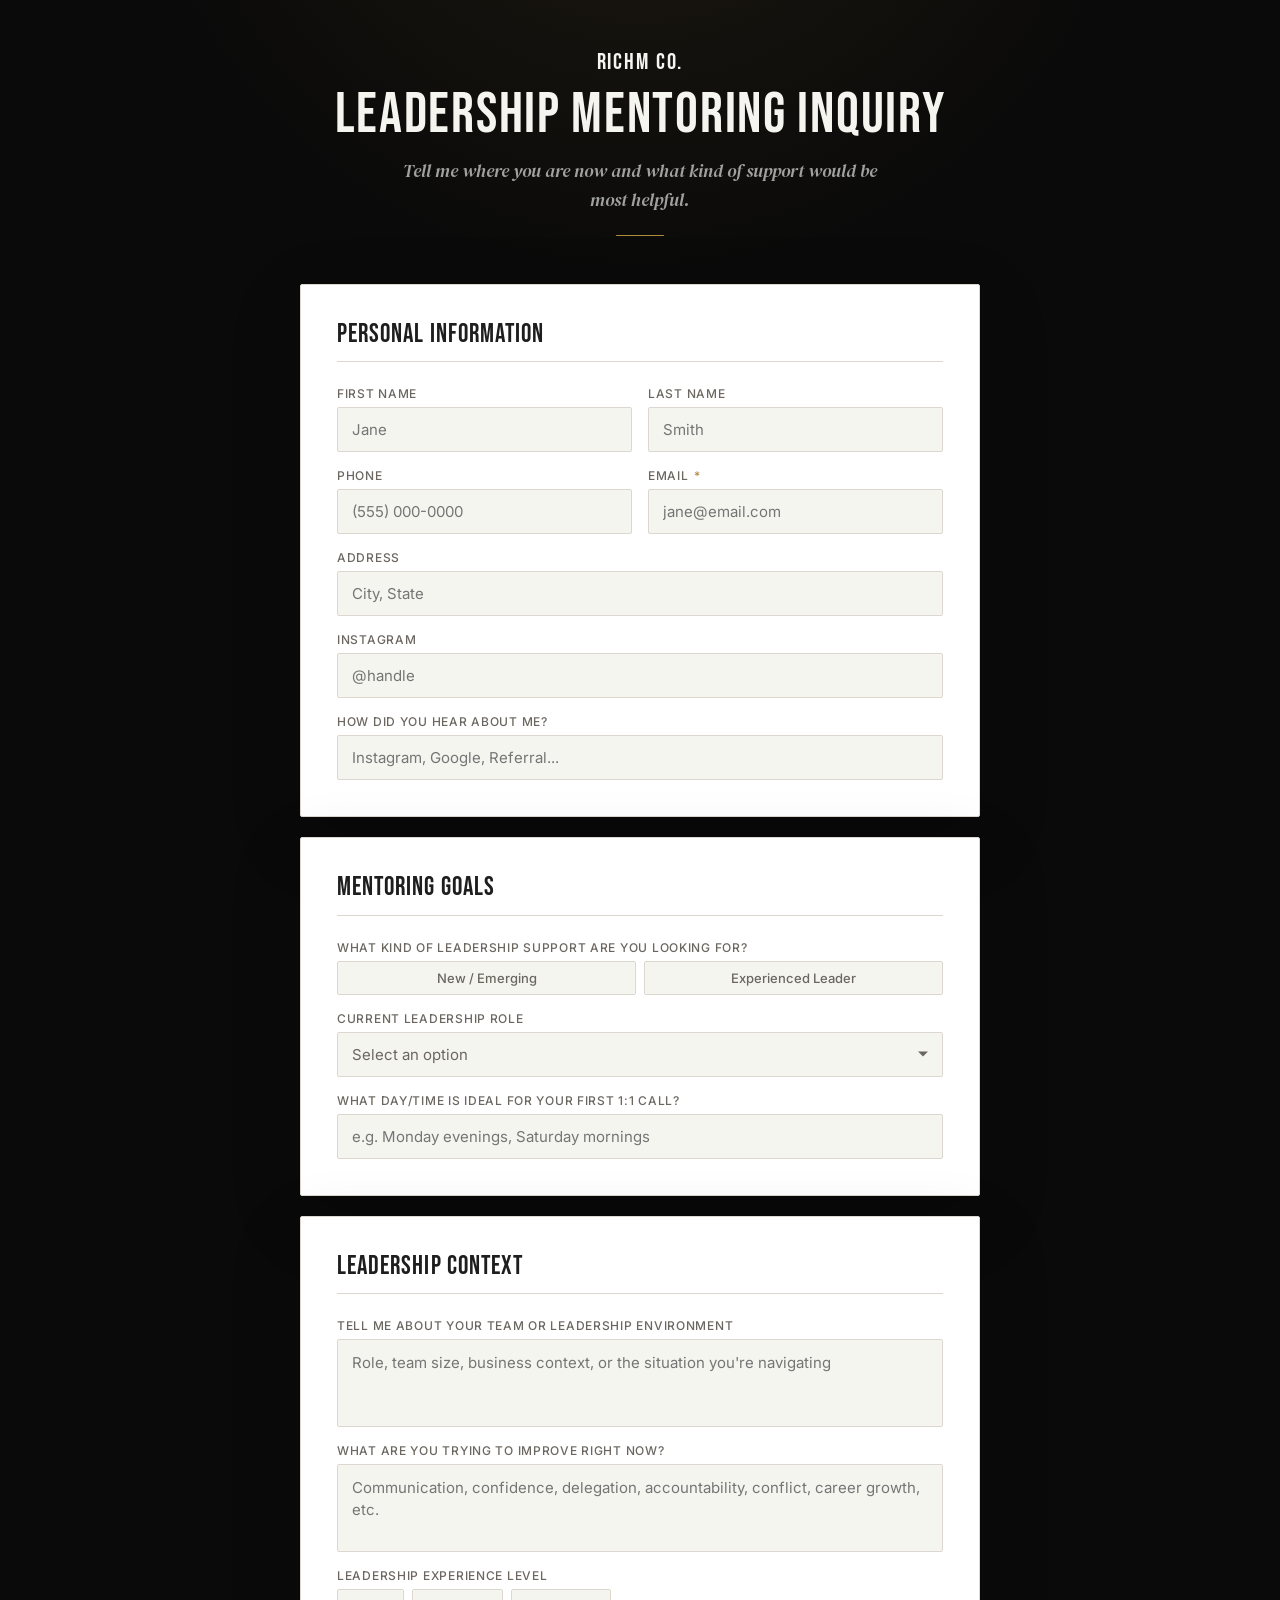
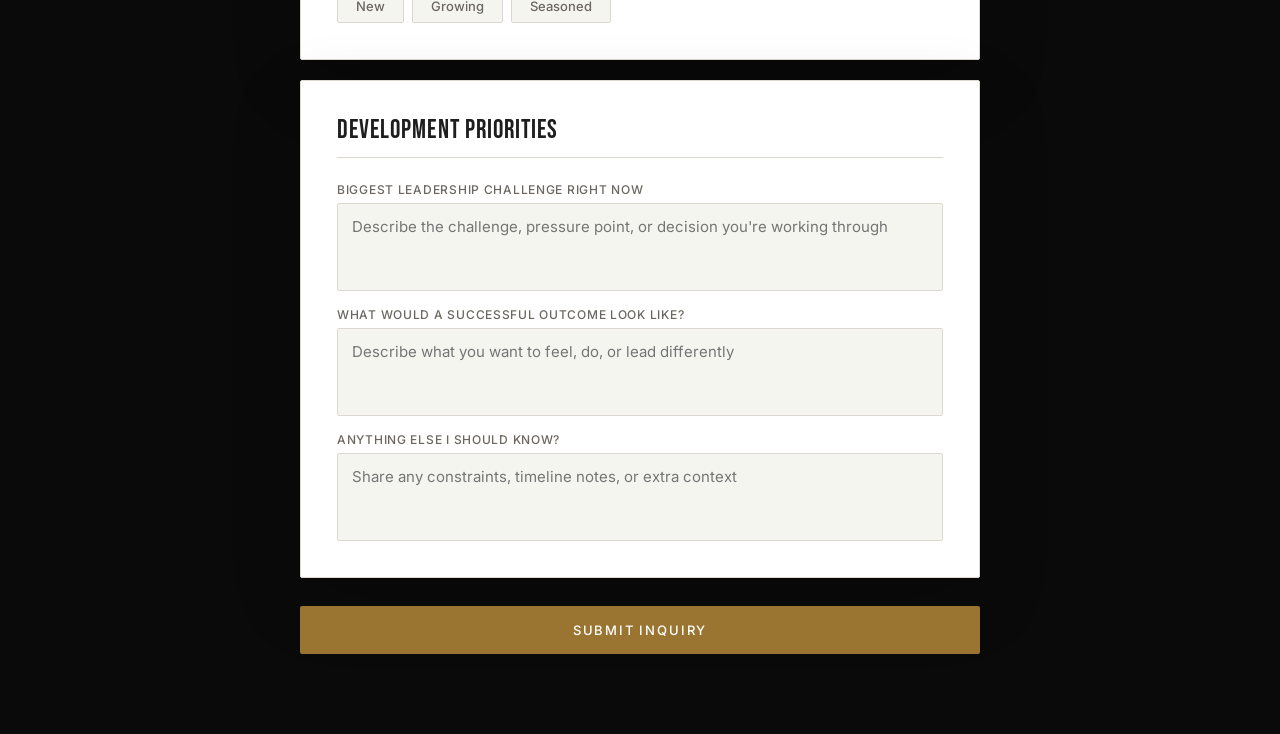
==== public/intakes/leadership-mentoring/index.html @ 114dd1ae "add intake funnel and forms" ====
<!doctype html>
<html lang="en">
  <head>
    <meta charset="UTF-8" />
    <meta name="viewport" content="width=device-width, initial-scale=1.0" />
    <title>Leadership Mentoring Inquiry — RichM Co.</title>
    <link rel="preconnect" href="https://fonts.googleapis.com" />
    <link rel="preconnect" href="https://fonts.gstatic.com" crossorigin />
    <link
      href="https://fonts.googleapis.com/css2?family=Bebas+Neue&family=DM+Serif+Display:ital@0;1&family=Inter:wght@400;500;600&display=swap"
      rel="stylesheet"
    />
    <style>
      :root {
        --page: #0a0a0a;
        --bg: #f5f5f0;
        --surface: #ffffff;
        --surface-2: #ecece6;
        --accent: #b28a3c;
        --accent-strong: #7a5d28;
        --accent-soft: #f7f1e4;
        --accent-mid: #e4d0a3;
        --text: #1e1e1e;
        --text-muted: #6b6760;
        --border: #ddd8cf;
        --radius: 2px;
        --radius-lg: 2px;
      }

      *,
      *::before,
      *::after {
        box-sizing: border-box;
        margin: 0;
        padding: 0;
      }

      body {
        background:
          radial-gradient(circle at 50% -10%, rgba(178, 138, 60, 0.13), transparent 32rem),
          var(--page);
        color: var(--text);
        font-family: "Inter", sans-serif;
        font-weight: 400;
        min-height: 100vh;
        padding: 48px 20px 80px;
      }

      .wrapper {
        max-width: 680px;
        margin: 0 auto;
      }

      /* Header */
      .header {
        text-align: center;
        margin-bottom: 48px;
        color: #f5f5f0;
      }

      .header .header-eyebrow {
        font-family: "Bebas Neue", sans-serif;
        font-size: 1.45rem;
        font-style: normal;
        font-weight: 400;
        letter-spacing: 0.08em;
        text-transform: uppercase;
        color: #f5f5f0;
        margin-bottom: 14px;
      }

      .header h1 {
        font-family: "Bebas Neue", sans-serif;
        font-size: clamp(2.45rem, 4.75vw, 3.55rem);
        font-weight: 400;
        letter-spacing: 0.03em;
        line-height: 0.9;
        color: #f5f5f0;
        text-transform: uppercase;
        white-space: nowrap;
        margin-bottom: 16px;
      }

      @media (max-width: 620px) {
        .header h1 {
          font-size: clamp(1.9rem, 9.1vw, 2.35rem);
          letter-spacing: 0.02em;
          white-space: nowrap;
        }
      }

      .header-copy {
        font-family: "DM Serif Display", serif;
        font-size: 18px;
        font-style: italic;
        color: #a0a0a0;
        line-height: 1.6;
        max-width: 480px;
        margin: 0 auto;
      }

      .divider {
        width: 48px;
        height: 1px;
        background: var(--accent);
        margin: 20px auto 0;
        border-radius: 2px;
      }

      /* Card */
      .card {
        background: var(--surface);
        border-radius: var(--radius-lg);
        border: 1px solid var(--border);
        padding: 36px;
        margin-bottom: 20px;
        box-shadow: 0 22px 70px rgba(0, 0, 0, 0.2);
      }

      .card-title {
        font-family: "Bebas Neue", sans-serif;
        font-size: 1.65rem;
        font-weight: 400;
        letter-spacing: 0.04em;
        text-transform: uppercase;
        line-height: 1;
        color: var(--text);
        margin-bottom: 24px;
        padding-bottom: 14px;
        border-bottom: 1px solid var(--border);
      }

      /* Grid */
      .grid-2 {
        display: grid;
        grid-template-columns: 1fr 1fr;
        gap: 16px;
      }

      @media (max-width: 520px) {
        .grid-2 {
          grid-template-columns: 1fr;
          gap: 16px;
          margin-bottom: 16px;
        }

        .grid-2 .field {
          margin-bottom: 0;
        }

        .grid-2:last-child {
          margin-bottom: 0;
        }

        .card {
          padding: 24px;
        }

        .card--spaced-mobile > .field {
          margin-bottom: 22px;
        }

        .card--spaced-mobile .grid-2 {
          gap: 22px;
          margin-bottom: 22px;
        }

        .card--spaced-mobile .grid-2 .field {
          margin-bottom: 0;
        }

      }

      /* Field */
      .field {
        display: flex;
        flex-direction: column;
        gap: 6px;
        margin-bottom: 16px;
      }

      .field:last-child {
        margin-bottom: 0;
      }

      label {
        font-size: 12px;
        font-weight: 500;
        letter-spacing: 0.06em;
        text-transform: uppercase;
        color: var(--text-muted);
      }

      label .req {
        color: var(--accent);
        margin-left: 2px;
      }

      .field-error,
      .form-error {
        font-size: 12px;
        line-height: 1.4;
        color: #8f6363;
      }

      .field-error {
        margin: 0;
      }

      .form-error {
        margin: 12px 0 0;
        text-align: center;
      }

      .form-error[hidden] {
        display: none;
      }

      .field.is-invalid
        :is(
          input:not([type="radio"]),
          textarea,
          select,
          .custom-select-trigger
        ) {
        border-color: #c89999;
      }

      .field.is-invalid
        :is(
          input:not([type="radio"]),
          textarea,
          select,
          .custom-select-trigger
        ):focus {
        box-shadow: 0 0 0 3px rgba(201, 153, 153, 0.16);
      }

      input[type="text"],
      input[type="email"],
      input[type="tel"],
      textarea,
      select {
        background: var(--bg);
        border: 1px solid var(--border);
        border-radius: var(--radius);
        padding: 12px 14px;
        font-family: "Inter", sans-serif;
        font-size: 15px;
        color: var(--text);
        width: 100%;
        transition:
          border-color 0.2s,
          box-shadow 0.2s;
        appearance: none;
        -webkit-appearance: none;
      }

      input:focus,
      textarea:focus,
      select:focus {
        outline: none;
        border-color: var(--accent);
        box-shadow: 0 0 0 3px rgba(178, 138, 60, 0.16);
      }

      textarea {
        resize: none;
        overflow-y: hidden;
        min-height: 88px;
        line-height: 1.5;
      }

      /* Select wrapper */
      .select-wrap {
        position: relative;
      }

      .select-wrap::after {
        content: "";
        position: absolute;
        right: 14px;
        top: 50%;
        transform: translateY(-50%);
        width: 0;
        height: 0;
        border-left: 5px solid transparent;
        border-right: 5px solid transparent;
        border-top: 5px solid var(--text-muted);
        pointer-events: none;
      }

      .custom-select.select-wrap::after {
        display: none;
      }

      .custom-select-native {
        position: absolute;
        width: 1px;
        height: 1px;
        padding: 0;
        margin: -1px;
        overflow: hidden;
        clip: rect(0, 0, 0, 0);
        white-space: nowrap;
        border: 0;
        pointer-events: none;
      }

      .custom-select-trigger {
        position: relative;
        width: 100%;
        text-align: left;
        background: var(--bg);
        border: 1px solid var(--border);
        border-radius: var(--radius);
        padding: 12px 42px 12px 14px;
        font-family: "Inter", sans-serif;
        font-size: 15px;
        color: var(--text);
        cursor: pointer;
        touch-action: manipulation;
        -webkit-tap-highlight-color: transparent;
        transition:
          background 0.15s ease,
          border-color 0.2s,
          box-shadow 0.2s;
      }

      .custom-select-trigger.is-placeholder {
        color: var(--text-muted);
      }

      .custom-select-trigger::after {
        content: "";
        position: absolute;
        right: 14px;
        top: 50%;
        transform: translateY(-50%);
        width: 0;
        height: 0;
        border-left: 5px solid transparent;
        border-right: 5px solid transparent;
        border-top: 5px solid var(--text-muted);
        pointer-events: none;
        transition: transform 0.22s ease;
      }

      .custom-select.open .custom-select-trigger::after {
        transform: translateY(-50%) rotate(180deg);
      }

      .custom-select.open .custom-select-trigger,
      .custom-select-trigger:focus-visible {
        outline: none;
        border-color: var(--accent);
        box-shadow: 0 0 0 3px rgba(178, 138, 60, 0.16);
      }

      .custom-select-trigger:active {
        background: var(--surface-2);
      }

      .custom-select-list {
        position: absolute;
        z-index: 20;
        top: calc(100% + 6px);
        left: 0;
        right: 0;
        margin: 0;
        padding: 6px;
        background: var(--surface);
        border: 1px solid var(--border);
        border-radius: var(--radius);
        box-shadow: 0 10px 28px rgba(30, 30, 30, 0.08);
        max-height: 240px;
        overflow: hidden;
        transform-origin: top center;
        opacity: 0;
        visibility: hidden;
        transform: scaleY(0.96);
        pointer-events: none;
        transition:
          opacity 0.22s ease,
          transform 0.24s cubic-bezier(0.2, 0, 0, 1),
          visibility 0s linear 0.24s;
      }

      .custom-select-options {
        max-height: 228px;
        margin: 0;
        padding: 0 2px 0 0;
        list-style: none;
        overflow-y: auto;
        overscroll-behavior: contain;
        scrollbar-width: thin;
        scrollbar-color: var(--accent) transparent;
      }

      .custom-select-options::-webkit-scrollbar {
        width: 6px;
      }

      .custom-select-options::-webkit-scrollbar-track {
        background: transparent;
      }

      .custom-select-options::-webkit-scrollbar-thumb {
        background-color: var(--accent);
        border-radius: 999px;
        border: 1px solid transparent;
        background-clip: content-box;
      }

      .custom-select.open .custom-select-list {
        opacity: 1;
        visibility: visible;
        transform: scaleY(1);
        pointer-events: auto;
        transition:
          opacity 0.22s ease,
          transform 0.24s cubic-bezier(0.2, 0, 0, 1),
          visibility 0s;
      }

      .custom-select-option {
        padding: 10px 12px;
        border-radius: 8px;
        font-size: 15px;
        color: var(--text);
        cursor: pointer;
        touch-action: manipulation;
        -webkit-tap-highlight-color: transparent;
        transition:
          background 0.15s ease,
          color 0.15s ease;
      }

      .custom-select-option:hover,
      .custom-select-option.is-focused {
        background: var(--accent-soft);
        color: var(--accent-strong);
      }

      .custom-select-option:active {
        background: var(--accent-mid);
        color: var(--accent-strong);
      }

      .custom-select-option.is-selected {
        background: var(--accent-soft);
        color: var(--accent-strong);
        font-weight: 500;
      }

      .custom-select-option.is-placeholder-option {
        color: var(--text-muted);
      }

      /* Pill radio buttons */
      .pill-group {
        display: flex;
        flex-wrap: wrap;
        gap: 8px;
      }

      .pill-group input[type="radio"] {
        display: none;
      }

      .pill-group label {
        display: inline-flex;
        align-items: center;
        justify-content: center;
        padding: 8px 18px;
        border-radius: var(--radius);
        border: 1.5px solid var(--border);
        font-size: 13px;
        font-weight: 500;
        letter-spacing: 0;
        text-transform: none;
        color: var(--text-muted);
        cursor: pointer;
        touch-action: manipulation;
        -webkit-tap-highlight-color: transparent;
        transition:
          background 0.18s,
          border-color 0.18s,
          color 0.18s;
        background: var(--bg);
      }

      .pill-group input[type="radio"]:checked + label {
        background: var(--accent-soft);
        border-color: var(--accent);
        color: var(--accent-strong);
      }

      .pill-group label:hover {
        border-color: var(--accent-mid);
        color: var(--text);
      }

      .pill-group label:active {
        background: var(--surface-2);
        border-color: var(--accent-mid);
      }

      .pill-group input[type="radio"]:checked + label:active {
        background: var(--accent-mid);
      }

      .pill-group--coaching {
        display: grid;
        grid-template-columns: repeat(2, minmax(0, 1fr));
      }

      .pill-group--coaching label {
        width: 100%;
        text-align: center;
      }

      /* Submit */
      .submit-btn {
        width: 100%;
        padding: 16px;
        background: #9a7431;
        color: white;
        border: none;
        border-radius: var(--radius);
        font-family: "Inter", sans-serif;
        font-size: 13px;
        font-weight: 500;
        letter-spacing: 0.14em;
        text-transform: uppercase;
        cursor: pointer;
        touch-action: manipulation;
        -webkit-tap-highlight-color: transparent;
        transition:
          background 0.2s,
          transform 0.1s;
        margin-top: 8px;
      }

      .submit-btn:hover {
        background: #ad8338;
      }

      .submit-btn:active {
        background: #73531e;
        transform: scale(0.992);
      }

      /* Success */
      .success-msg {
        display: none;
        text-align: center;
        padding: 48px 32px;
        background: var(--surface);
        border-radius: var(--radius-lg);
        border: 1px solid var(--border);
      }

      .success-msg.is-visible {
        display: block;
      }

      .success-msg h2 {
        font-family: "Bebas Neue", sans-serif;
        font-size: 3rem;
        font-weight: 400;
        letter-spacing: 0.04em;
        text-transform: uppercase;
        margin-bottom: 12px;
      }

      .success-msg p {
        font-family: Inter, sans-serif;
        font-style: normal;
        color: var(--text-muted);
        font-size: 16px;
        line-height: 1.65;
      }

      #intakeForm.is-hidden {
        display: none;
      }

      @media (prefers-reduced-motion: reduce) {
        .custom-select-list,
        .custom-select-trigger::after {
          transition: none;
        }

        .submit-btn:active {
          transform: none;
        }
      }
    </style>
  </head>
  <body>
    <div class="wrapper">
      <div class="header">
        <p class="header-eyebrow">RichM Co.</p>
        <h1>Leadership Mentoring Inquiry</h1>
        <p class="header-copy">
          Tell me where you are now and what kind of support would be most
          helpful.
        </p>
        <div class="divider"></div>
      </div>

      <form
        id="intakeForm"
        action="https://formspree.io/f/mbdwenqg"
        method="POST"
        novalidate
      >
        <input
          type="hidden"
          name="Service Interest"
          value="Leadership Mentoring"
        />

        <!-- Personal Info -->
        <div class="card">
          <div class="card-title">Personal Information</div>

          <div class="grid-2">
            <div class="field">
              <label for="firstName">First Name</label>
              <input
                type="text"
                id="firstName"
                name="First Name"
                placeholder="Jane"
              />
            </div>
            <div class="field">
              <label for="lastName">Last Name</label>
              <input
                type="text"
                id="lastName"
                name="Last Name"
                placeholder="Smith"
              />
            </div>
          </div>

          <div class="grid-2">
            <div class="field">
              <label for="phone">Phone</label>
              <input
                type="tel"
                id="phone"
                name="Phone"
                placeholder="(555) 000-0000"
                inputmode="tel"
                autocomplete="tel"
              />
            </div>
            <div class="field">
              <label for="email">Email <span class="req">*</span></label>
              <input
                type="email"
                id="email"
                name="Email"
                placeholder="jane@email.com"
                aria-required="true"
              />
            </div>
          </div>

          <div class="field">
            <label for="address">Address</label>
            <input
              type="text"
              id="address"
              name="Address"
              placeholder="City, State"
            />
          </div>

          <div class="field">
            <label for="instagram">Instagram</label>
            <input
              type="text"
              id="instagram"
              name="Instagram"
              placeholder="@handle"
            />
          </div>

          <div class="field">
            <label>How did you hear about me?</label>
            <input
              type="text"
              name="How They Heard"
              placeholder="Instagram, Google, Referral..."
            />
          </div>
        </div>

        <!-- Mentoring Goals -->
        <div class="card card--spaced-mobile">
          <div class="card-title">Mentoring Goals</div>

          <div class="field">
            <label>What kind of leadership support are you looking for?</label>
            <div class="pill-group pill-group--coaching">
              <input
                type="radio"
                name="Mentoring Type"
                id="newLeader"
                value="New or Emerging Leader"
              />
              <label for="newLeader">New / Emerging</label>
              <input
                type="radio"
                name="Mentoring Type"
                id="experiencedLeader"
                value="Experienced Leader"
              />
              <label for="experiencedLeader">Experienced Leader</label>
            </div>
          </div>

          <div class="field">
            <label>Current leadership role</label>
            <div class="select-wrap">
              <select name="Current Leadership Role">
                <option value="">Select an option</option>
                <option>Individual Contributor</option>
                <option>New Manager / Team Lead</option>
                <option>Experienced Manager</option>
                <option>Business Owner / Executive</option>
              </select>
            </div>
          </div>

          <div class="field">
            <label>What day/time is ideal for your first 1:1 call?</label>
            <input
              type="text"
              name="Ideal Call Time"
              placeholder="e.g. Monday evenings, Saturday mornings"
            />
          </div>
        </div>

        <!-- Leadership Context -->
        <div class="card card--spaced-mobile">
          <div class="card-title">Leadership Context</div>

          <div class="field">
            <label>Tell me about your team or leadership environment</label>
            <textarea
              name="Leadership Environment"
              placeholder="Role, team size, business context, or the situation you're navigating"
            ></textarea>
          </div>

          <div class="field">
            <label>What are you trying to improve right now?</label>
            <textarea
              name="Leadership Improvement Area"
              placeholder="Communication, confidence, delegation, accountability, conflict, career growth, etc."
            ></textarea>
          </div>

          <div class="field">
            <label>Leadership experience level</label>
            <div class="pill-group">
              <input
                type="radio"
                name="Leadership Experience"
                id="leadNew"
                value="New to Leadership"
              />
              <label for="leadNew">New</label>
              <input
                type="radio"
                name="Leadership Experience"
                id="leadGrowing"
                value="Growing Leader"
              />
              <label for="leadGrowing">Growing</label>
              <input
                type="radio"
                name="Leadership Experience"
                id="leadSeasoned"
                value="Seasoned Leader"
              />
              <label for="leadSeasoned">Seasoned</label>
            </div>
          </div>
        </div>

        <!-- Development Priorities -->
        <div class="card card--spaced-mobile">
          <div class="card-title">Development Priorities</div>
          <div class="field">
            <label>Biggest leadership challenge right now</label>
            <textarea
              name="Biggest Leadership Challenge"
              placeholder="Describe the challenge, pressure point, or decision you're working through"
            ></textarea>
          </div>

          <div class="field">
            <label>What would a successful outcome look like?</label>
            <textarea
              name="Successful Outcome"
              placeholder="Describe what you want to feel, do, or lead differently"
            ></textarea>
          </div>

          <div class="field">
            <label>Anything else I should know?</label>
            <textarea
              name="Additional Leadership Context"
              placeholder="Share any constraints, timeline notes, or extra context"
            ></textarea>
          </div>
        </div>

        <button type="submit" class="submit-btn">Submit Inquiry</button>
        <p class="form-error" id="formError" role="alert" hidden></p>
      </form>

      <div class="success-msg" id="successMsg">
        <h2>Thanks for reaching out.</h2>
        <p>
          Your inquiry has been received. I'll be in touch within 24–48 hours.
        </p>
      </div>
    </div>

    <script>
      const form = document.getElementById("intakeForm");
      const emailInput = document.getElementById("email");
      const phoneInput = document.getElementById("phone");
      const formError = document.getElementById("formError");
      const successMsg = document.getElementById("successMsg");
      const submitBtn = form.querySelector(".submit-btn");

      function clearFieldError(field) {
        if (!field) return;
        field.classList.remove("is-invalid");
        field.querySelectorAll(".field-error").forEach((error) => {
          error.remove();
        });
      }

      function clearFormError() {
        if (!formError) return;
        formError.textContent = "";
        formError.hidden = true;
      }

      function setFormError(message) {
        if (!formError) return;
        formError.textContent = message;
        formError.hidden = false;
        formError.scrollIntoView({ behavior: "smooth", block: "center" });
      }

      function clearFieldAndFormError(field) {
        clearFieldError(field);
        clearFormError();
      }

      function resetSubmitButton() {
        submitBtn.textContent = "Submit Inquiry";
        submitBtn.disabled = false;
      }

      function failSubmit(message) {
        resetSubmitButton();
        setFormError(message);
      }

      function formatPhoneValue(digits) {
        if (!digits.length) return "";
        if (digits.length <= 3) return `(${digits}`;
        if (digits.length <= 6) {
          return `(${digits.slice(0, 3)}) ${digits.slice(3)}`;
        }
        return `(${digits.slice(0, 3)}) ${digits.slice(3, 6)}-${digits.slice(6)}`;
      }

      function isValidEmail(value) {
        return /^[^\s@]+@[^\s@]+\.[^\s@]+$/.test(value.trim());
      }

      function isValidPhone(value) {
        return value.replace(/\D/g, "").length === 10;
      }

      function resizeAutoTextarea(textarea) {
        textarea.style.height = "auto";
        textarea.style.height = `${textarea.scrollHeight}px`;
      }

      function initAutoTextareas() {
        const autoTextareas = document.querySelectorAll("#intakeForm textarea");

        autoTextareas.forEach((textarea) => {
          const resize = () => resizeAutoTextarea(textarea);
          textarea.addEventListener("input", resize);
          resize();
        });

        window.addEventListener("resize", () => {
          autoTextareas.forEach(resizeAutoTextarea);
        });
      }

      initAutoTextareas();

      function initCustomSelects() {
        const customSelects = [];

        function closeCustomSelect(customSelect) {
          customSelect.wrap.classList.remove("open");
          customSelect.trigger.setAttribute("aria-expanded", "false");
          customSelect.list.setAttribute("aria-hidden", "true");
        }

        function closeAllCustomSelects(except) {
          customSelects.forEach((customSelect) => {
            if (customSelect !== except) closeCustomSelect(customSelect);
          });
        }

        document.querySelectorAll(".select-wrap select").forEach((select) => {
          const wrap = select.parentElement;
          wrap.classList.add("custom-select");
          select.classList.add("custom-select-native");
          select.tabIndex = -1;

          const trigger = document.createElement("button");
          trigger.type = "button";
          trigger.className = "custom-select-trigger";
          trigger.setAttribute("aria-haspopup", "listbox");

          const list = document.createElement("div");
          list.className = "custom-select-list";

          const optionsList = document.createElement("ul");
          optionsList.className = "custom-select-options";
          optionsList.setAttribute("role", "listbox");

          const options = Array.from(select.options).map((option) => {
            const item = document.createElement("li");
            item.className = "custom-select-option";
            item.setAttribute("role", "option");
            item.dataset.value = option.value;
            item.textContent = option.text;
            if (!option.value) item.classList.add("is-placeholder-option");
            optionsList.appendChild(item);
            return item;
          });

          list.appendChild(optionsList);

          const customSelect = {
            wrap,
            select,
            trigger,
            list,
            optionsList,
            options,
          };
          customSelects.push(customSelect);

          function refreshCustomSelect() {
            const selectedOption = select.options[select.selectedIndex];
            const isPlaceholder = !select.value;

            trigger.textContent = selectedOption ? selectedOption.text : "";
            trigger.classList.toggle("is-placeholder", isPlaceholder);

            options.forEach((item) => {
              const isSelected = item.dataset.value === select.value;
              item.classList.toggle("is-selected", isSelected);
              item.setAttribute("aria-selected", isSelected ? "true" : "false");
            });
          }

          function setCustomSelectValue(value) {
            select.value = value;
            select.dispatchEvent(new Event("change", { bubbles: true }));
            refreshCustomSelect();
            closeCustomSelect(customSelect);
            trigger.focus();
          }

          function openCustomSelect() {
            closeAllCustomSelects(customSelect);
            wrap.classList.add("open");
            trigger.setAttribute("aria-expanded", "true");
            list.setAttribute("aria-hidden", "false");
            optionsList.tabIndex = -1;
            options.forEach((item) => item.classList.remove("is-focused"));
            const selected = options.find((item) =>
              item.classList.contains("is-selected"),
            );
            (selected || options[0]).classList.add("is-focused");
            optionsList.focus();
          }

          trigger.addEventListener("click", (e) => {
            e.stopPropagation();
            if (wrap.classList.contains("open")) {
              closeCustomSelect(customSelect);
              return;
            }
            openCustomSelect();
          });

          trigger.addEventListener("keydown", (e) => {
            if (e.key === "ArrowDown" || e.key === "Enter" || e.key === " ") {
              e.preventDefault();
              if (!wrap.classList.contains("open")) openCustomSelect();
            }

            if (e.key === "Escape") {
              closeCustomSelect(customSelect);
            }
          });

          optionsList.addEventListener("click", (e) => {
            const item = e.target.closest(".custom-select-option");
            if (!item) return;
            setCustomSelectValue(item.dataset.value);
          });

          optionsList.addEventListener("mousemove", (e) => {
            const item = e.target.closest(".custom-select-option");
            if (!item) return;
            options.forEach((option) =>
              option.classList.toggle("is-focused", option === item),
            );
          });

          optionsList.addEventListener("keydown", (e) => {
            const focusedIndex = options.findIndex((item) =>
              item.classList.contains("is-focused"),
            );
            let nextIndex = focusedIndex;

            if (e.key === "ArrowDown") {
              e.preventDefault();
              nextIndex =
                focusedIndex < options.length - 1 ? focusedIndex + 1 : 0;
            } else if (e.key === "ArrowUp") {
              e.preventDefault();
              nextIndex =
                focusedIndex > 0 ? focusedIndex - 1 : options.length - 1;
            } else if (e.key === "Enter" || e.key === " ") {
              e.preventDefault();
              if (focusedIndex >= 0) {
                setCustomSelectValue(options[focusedIndex].dataset.value);
              }
              return;
            } else if (e.key === "Escape") {
              e.preventDefault();
              closeCustomSelect(customSelect);
              trigger.focus();
              return;
            } else {
              return;
            }

            options.forEach((item, index) => {
              item.classList.toggle("is-focused", index === nextIndex);
            });
          });

          select.addEventListener("change", refreshCustomSelect);

          wrap.insertBefore(trigger, select);
          wrap.appendChild(list);
          list.setAttribute("aria-hidden", "true");
          refreshCustomSelect();
          trigger.setAttribute("aria-expanded", "false");
        });

        document.addEventListener("click", (e) => {
          customSelects.forEach((customSelect) => {
            if (!customSelect.wrap.contains(e.target)) {
              closeCustomSelect(customSelect);
            }
          });
        });

        document.addEventListener("keydown", (e) => {
          if (e.key !== "Escape") return;
          customSelects.forEach(closeCustomSelect);
        });
      }

      initCustomSelects();

      function setFieldError(field, message) {
        if (!field) return;
        clearFieldError(field);
        field.classList.add("is-invalid");
        const error = document.createElement("p");

        error.className = "field-error";
        error.setAttribute("role", "alert");
        error.textContent = message;
        field.appendChild(error);
      }

      function clearFormErrors() {
        form.querySelectorAll(".field.is-invalid").forEach(clearFieldError);
        clearFormError();
      }

      function validateForm() {
        clearFormErrors();

        let firstInvalidField = null;
        const emailField = emailInput.closest(".field");
        const phoneField = phoneInput.closest(".field");

        if (!emailInput.value.trim()) {
          setFieldError(emailField, "This field is required");
          firstInvalidField ??= emailField;
        } else if (!isValidEmail(emailInput.value)) {
          setFieldError(emailField, "Enter a valid email address");
          firstInvalidField ??= emailField;
        }

        if (phoneInput.value.trim() && !isValidPhone(phoneInput.value)) {
          setFieldError(phoneField, "Enter a valid phone number");
          firstInvalidField ??= phoneField;
        }

        if (firstInvalidField) {
          firstInvalidField.scrollIntoView({
            behavior: "smooth",
            block: "center",
          });
          return false;
        }

        return true;
      }

      phoneInput.addEventListener("input", () => {
        const digits = phoneInput.value.replace(/\D/g, "").slice(0, 10);
        phoneInput.value = formatPhoneValue(digits);
        clearFieldAndFormError(phoneInput.closest(".field"));
      });

      form.addEventListener("input", (e) => {
        clearFieldAndFormError(e.target.closest(".field"));
      });

      form.addEventListener("change", (e) => {
        clearFieldAndFormError(e.target.closest(".field"));
      });

      // Formspree submission
      form.addEventListener("submit", async (e) => {
        e.preventDefault();

        if (!validateForm()) return;

        submitBtn.textContent = "Submitting…";
        submitBtn.disabled = true;

        const data = new FormData(form);

        try {
          const res = await fetch(form.action, {
            method: "POST",
            body: data,
            headers: { Accept: "application/json" },
          });

          if (res.ok) {
            form.classList.add("is-hidden");
            successMsg.classList.add("is-visible");
            window.scrollTo({ top: 0, behavior: "smooth" });
          } else {
            failSubmit(
              "Something didn't go through. Please try again or contact us directly.",
            );
          }
        } catch {
          failSubmit(
            "Something didn't go through. Please check your connection and try again.",
          );
        }
      });
    </script>
  </body>
</html>
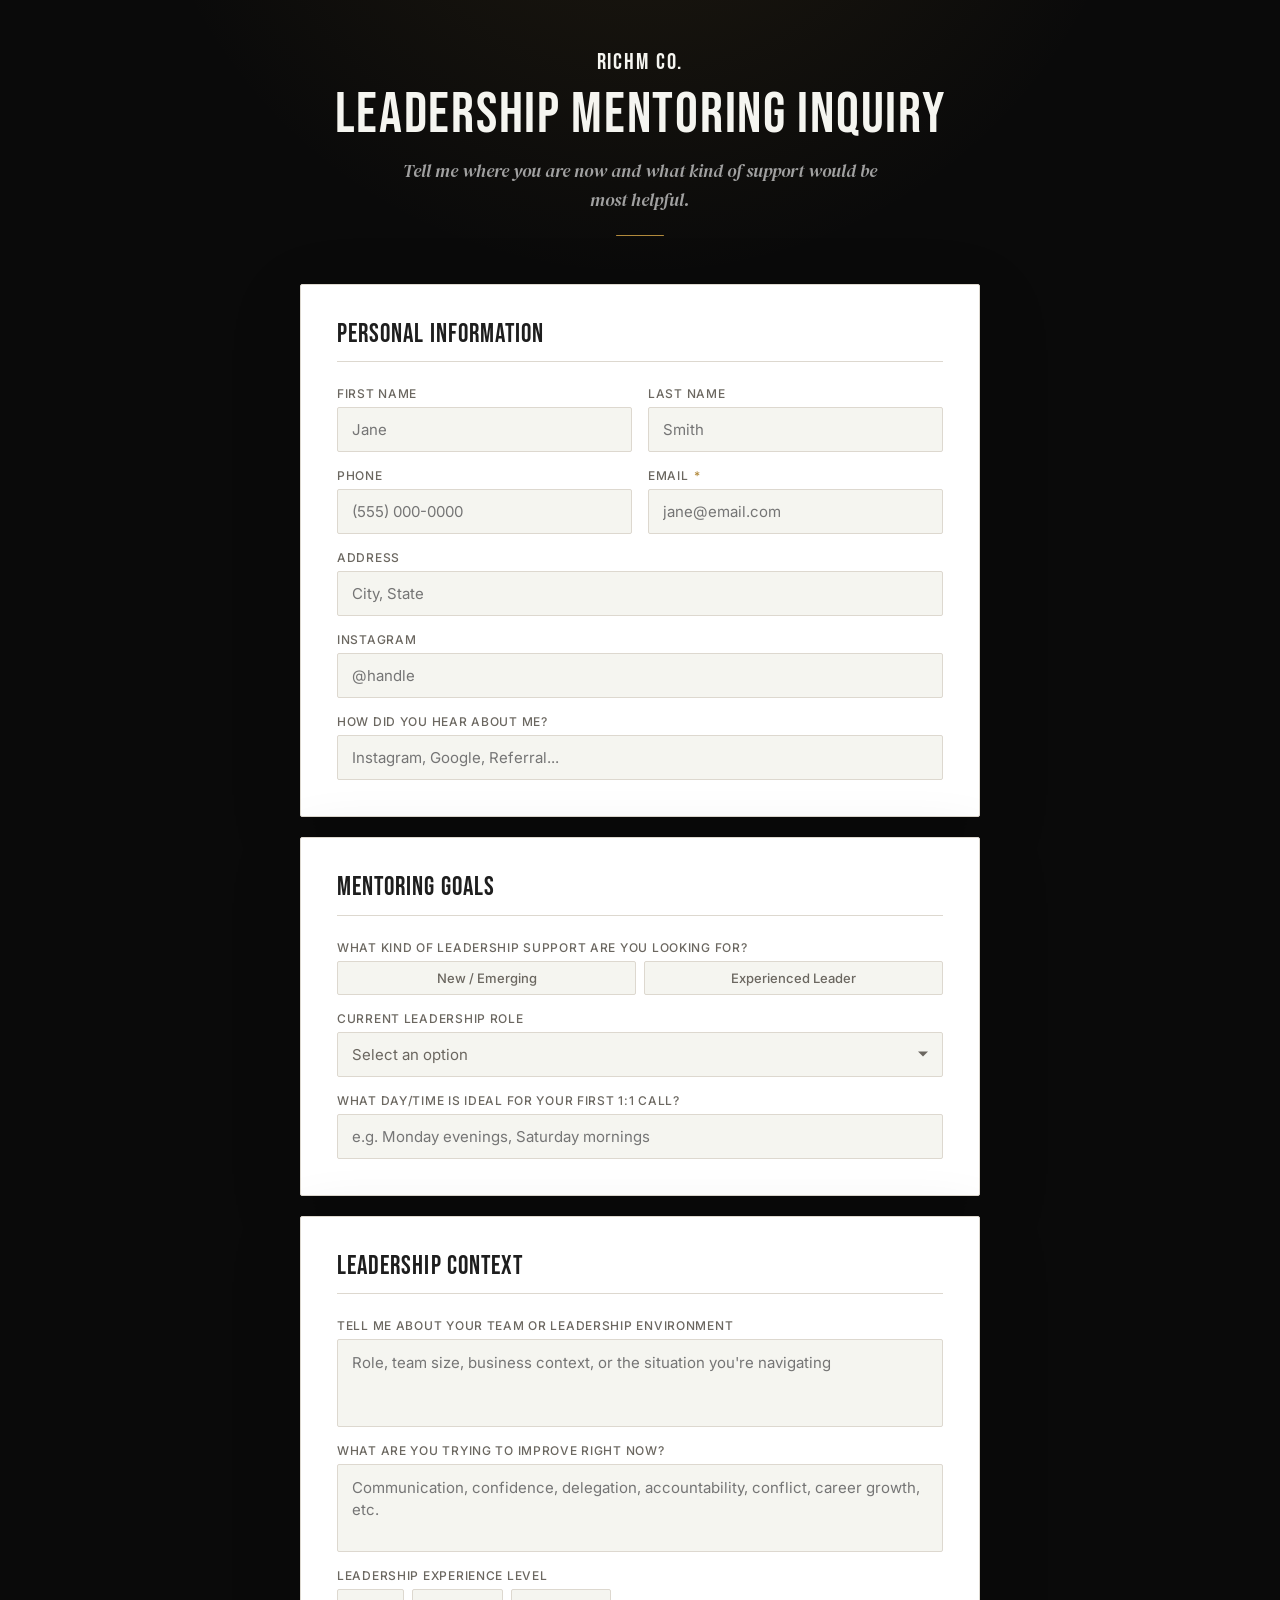
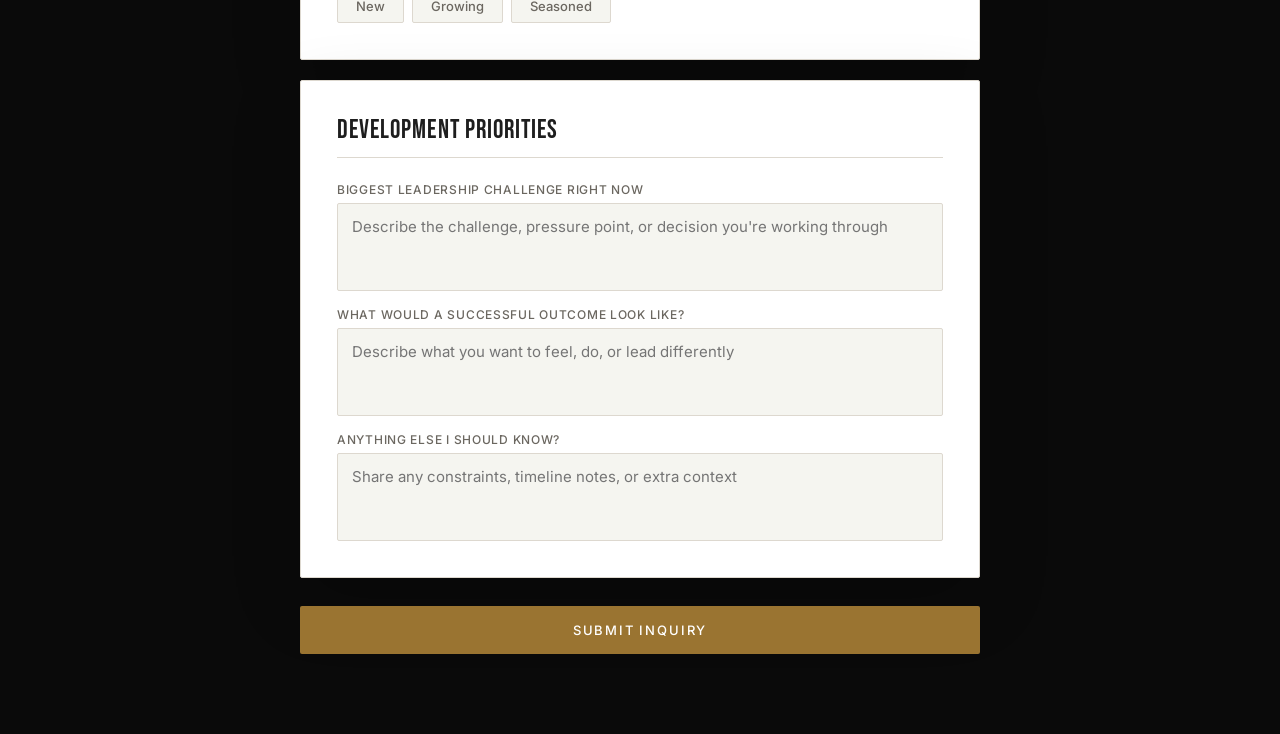
==== commit 6ede9b89: "polish and finishing touches" ====
--- a/public/intakes/leadership-mentoring/index.html
+++ b/public/intakes/leadership-mentoring/index.html
@@ -47,8 +47,21 @@
       }
 
       .wrapper {
+        animation: pageEnter 320ms ease-out forwards;
         max-width: 680px;
         margin: 0 auto;
+        opacity: 0;
+      }
+
+      @keyframes pageEnter {
+        from {
+          opacity: 0;
+          transform: translateY(8px);
+        }
+        to {
+          opacity: 1;
+          transform: translateY(0);
+        }
       }
 
       /* Header */
@@ -587,9 +600,16 @@
       }
 
       @media (prefers-reduced-motion: reduce) {
+        .wrapper,
         .custom-select-list,
         .custom-select-trigger::after {
           transition: none;
+        }
+
+        .wrapper {
+          animation: none;
+          opacity: 1;
+          transform: none;
         }
 
         .submit-btn:active {
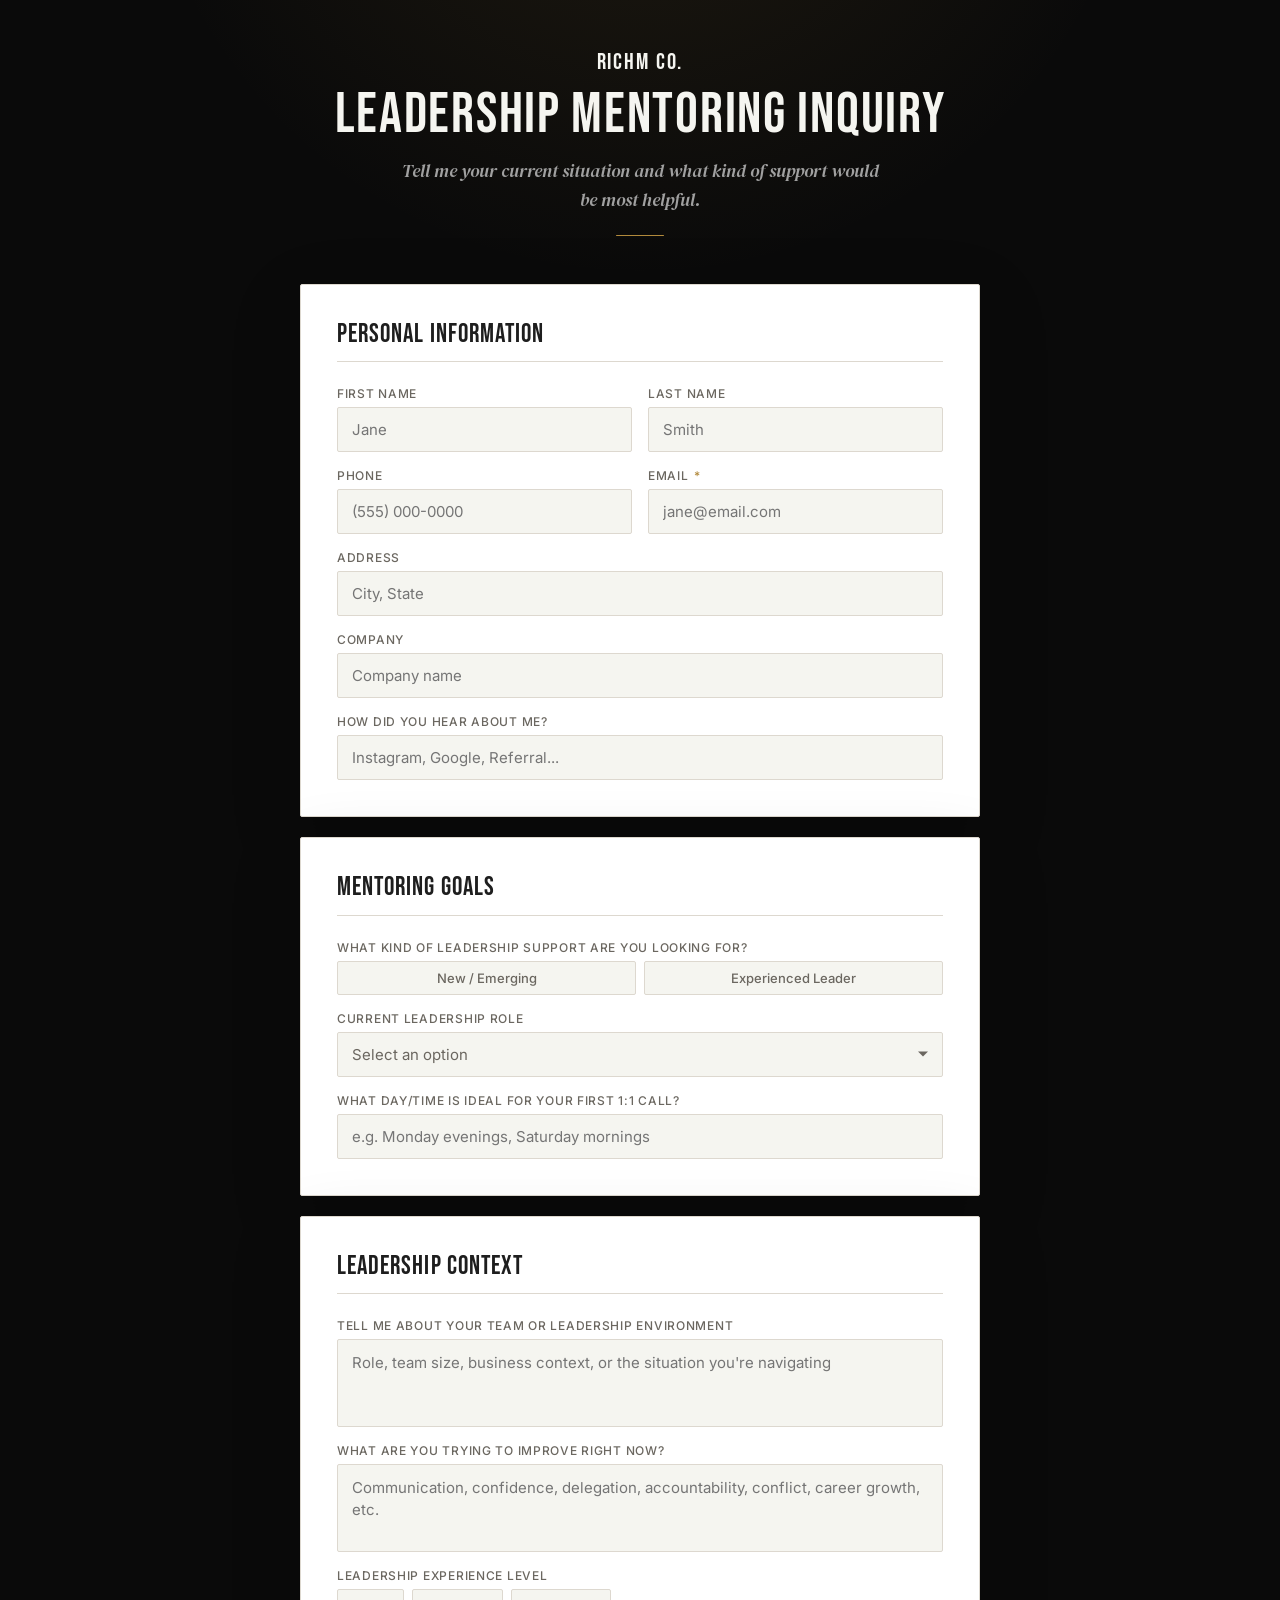
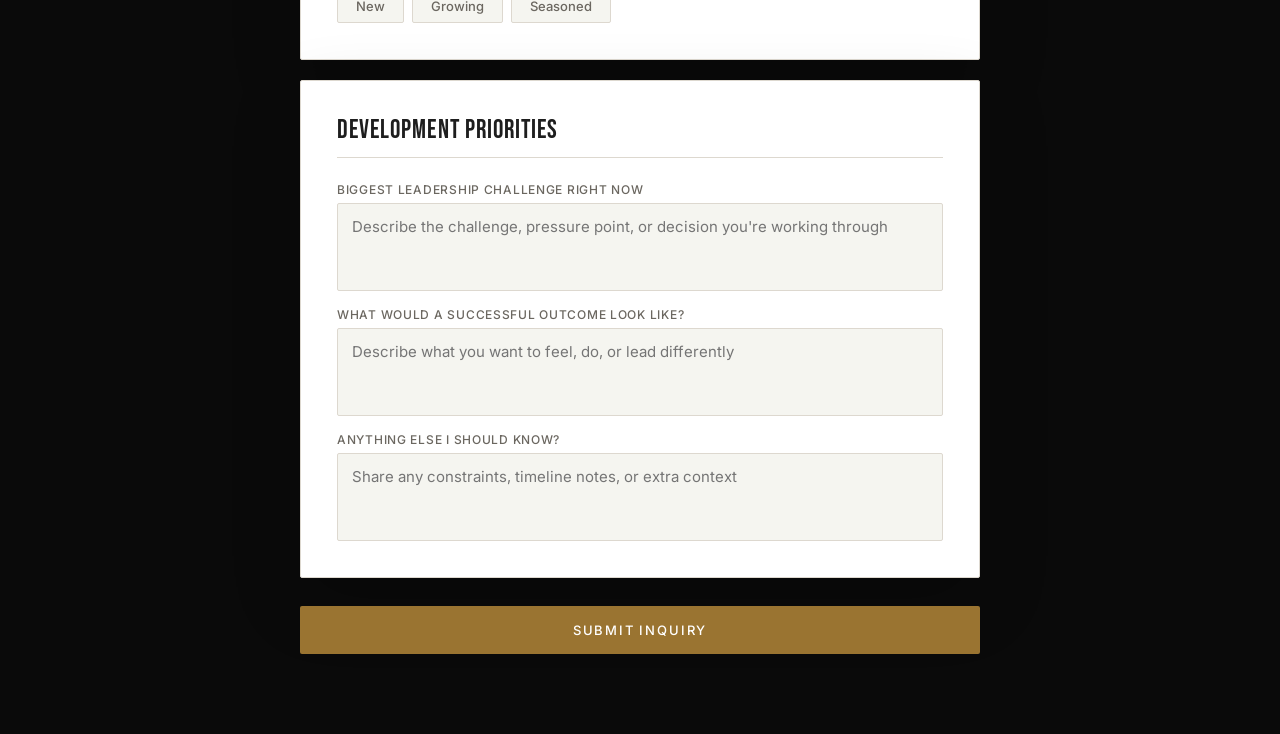
==== commit ed5bfe3f: "update copy" ====
--- a/public/intakes/leadership-mentoring/index.html
+++ b/public/intakes/leadership-mentoring/index.html
@@ -37,7 +37,11 @@
 
       body {
         background:
-          radial-gradient(circle at 50% -10%, rgba(178, 138, 60, 0.13), transparent 32rem),
+          radial-gradient(
+            circle at 50% -10%,
+            rgba(178, 138, 60, 0.13),
+            transparent 32rem
+          ),
           var(--page);
         color: var(--text);
         font-family: "Inter", sans-serif;
@@ -96,9 +100,7 @@
 
       @media (max-width: 620px) {
         .header h1 {
-          font-size: clamp(1.9rem, 9.1vw, 2.35rem);
-          letter-spacing: 0.02em;
-          white-space: nowrap;
+          white-space: normal;
         }
       }
 
@@ -181,7 +183,6 @@
         .card--spaced-mobile .grid-2 .field {
           margin-bottom: 0;
         }
-
       }
 
       /* Field */
@@ -624,7 +625,7 @@
         <p class="header-eyebrow">RichM Co.</p>
         <h1>Leadership Mentoring Inquiry</h1>
         <p class="header-copy">
-          Tell me where you are now and what kind of support would be most
+          Tell me your current situation and what kind of support would be most
           helpful.
         </p>
         <div class="divider"></div>
@@ -702,12 +703,12 @@
           </div>
 
           <div class="field">
-            <label for="instagram">Instagram</label>
+            <label for="company">Company</label>
             <input
               type="text"
-              id="instagram"
-              name="Instagram"
-              placeholder="@handle"
+              id="company"
+              name="Company"
+              placeholder="Company name"
             />
           </div>
 
